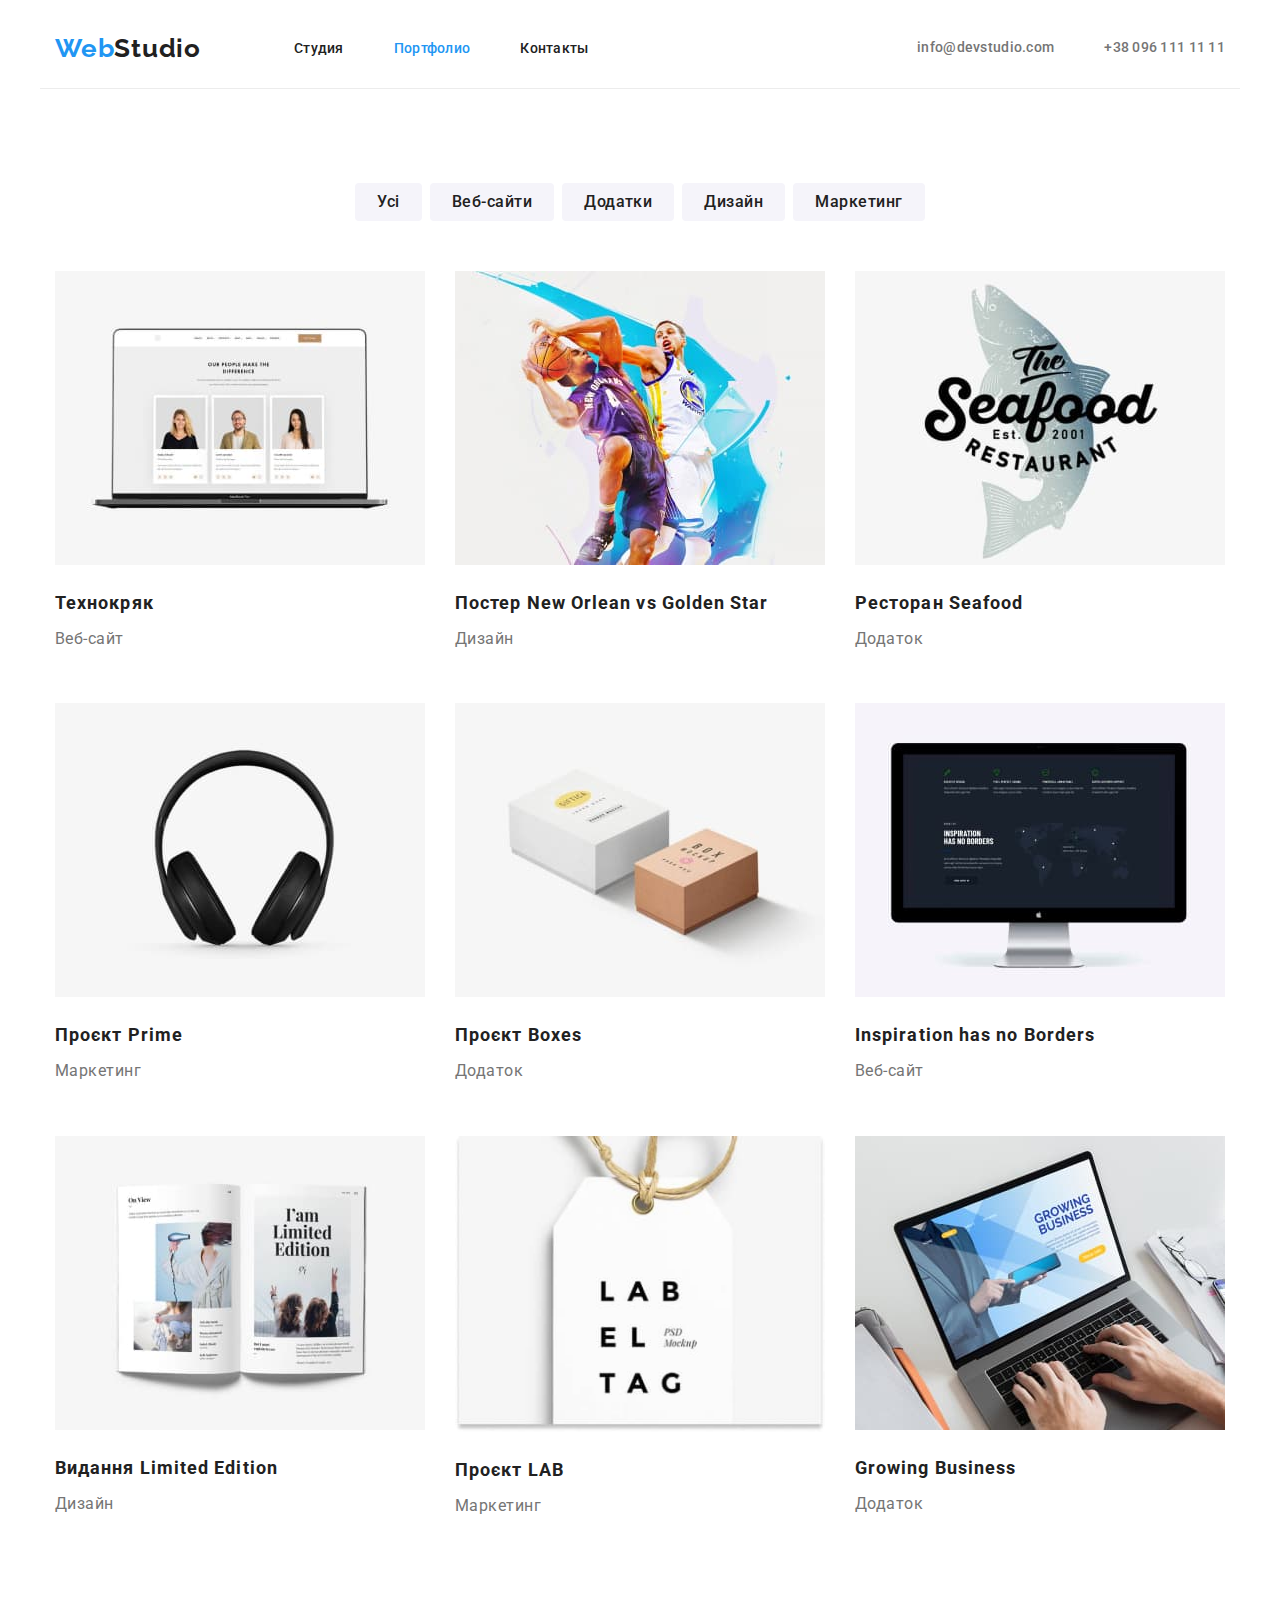
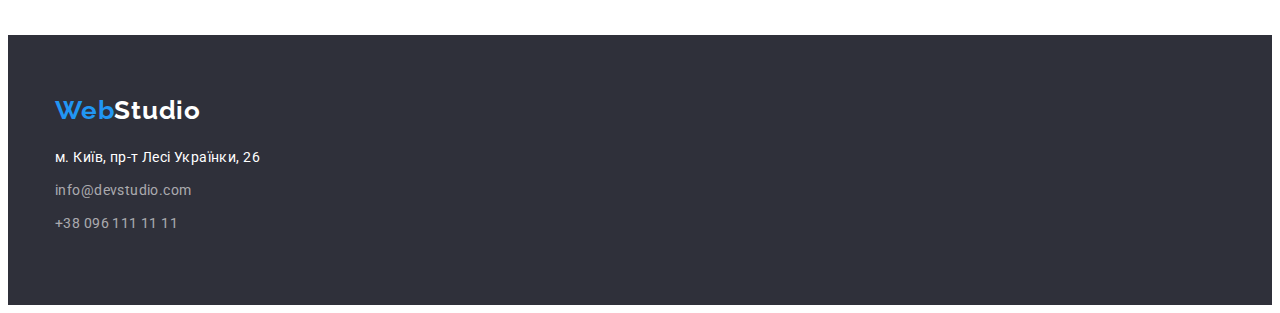
==== portfolio.html @ 56b4052c "cloned all from hw-03" ====
<!DOCTYPE html>
<html lang="en">
  <head>
    <meta charset="UTF-8" />
    <meta name="viewport" content="width=\, initial-scale=1.0" />
    <title>Document</title>
    <link
      href="https://fonts.googleapis.com/css2?family=Raleway:wght@700&family=Roboto:wght@400;500;700;900&display=swap"
      rel="stylesheet"
    />
    <link
      rel="stylesheet"
      href="https://cdnjs.cloudflare.com/ajax/libs/modern-normalize/2.0.0/modern-normalize.min.css"
      integrity="sha512-4xo8blKMVCiXpTaLzQSLSw3KFOVPWhm/TRtuPVc4WG6kUgjH6J03IBuG7JZPkcWMxJ5huwaBpOpnwYElP/m6wg=="
      crossorigin="anonymous"
      referrerpolicy="no-referrer"
    />
    <link rel="stylesheet" href="./css/styles.css" />
  </head>
  <body>
      <header class="container header">
        <!-- site nav -->
        <nav class="main-nav">
          <a class="logo link" href=""
            >Web<span class="header-logo">Studio</span></a
          >
          <ul class="site-nav list">
            <li class="site-nav-item">
              <a href="./index.html" class="site-nav-link link">Студия</a>
            </li>
            <li class="site-nav-item">
              <a href="./portfolio.html" class="site-nav-link link current"
                >Портфолио</a
              >
            </li>
            <li class="site-nav-item">
              <a href="#" class="site-nav-link link">Контакты</a>
            </li>
          </ul>
        </nav>
        <!-- auth nav -->
        <ul class="auth-nav list">
          <li class="auth-nav-item">
            <a href="mailto:info@devstudio.com" class="auth-nav-link link"
              >info@devstudio.com</a
            >
          </li>
          <li class="auth-nav-item">
            <a href="tel:380961111111" class="auth-nav-link link"
              >+38 096 111 11 11</a
            >
          </li>
        </ul>
      </header>

   

    <!-- site nav -->

    <main>
      <div class="container">
        <section class="section ">
          <h1 hidden>Portfolio</h1>
          <ul class="portfolio-nav list">
            <li>
              <button type="button" class="portfolio-title-button">Усі</button>
            </li>
            <li>
              <button type="button" class="portfolio-title-button">
                Веб-сайти
              </button>
            </li>
            <li>
              <button type="button" class="portfolio-title-button">
                Додатки
              </button>
            </li>
            <li>
              <button type="button" class="portfolio-title-button">
                Дизайн
              </button>
            </li>
            <li>
              <button type="button" class="portfolio-title-button">
                Маркетинг
              </button>
            </li>
          </ul>

          <ul class="portfolio-list list">
            <li class="portfolio-item item">
              <img
                src="./images/imgteh.jpg"
                alt="Веб-сайт Технокряк"
                width="370"
              />
              <div class="portfolio-card">
                <h2 class="portfolio-title">Технокряк</h2>
                <p class="portfolio-description">Веб-сайт</p>
              </div>
            </li>
            <li class="portfolio-item item">
              <img
                src="./images/imgpos.jpg"
                alt="Дизайн Постера New Orlean vs Golden Star"
                width="370"
              />
              <div class="portfolio-card">
                <h2 class="portfolio-title">
                  Постер New Orlean vs Golden Star
                </h2>
                <p class="portfolio-description">Дизайн</p>
              </div>
            </li>
            <li class="portfolio-item item">
              <img
                src="./images/imgrest.jpg"
                alt="Додаток ресторана Seafood"
                width="370"
              />
              <div class="portfolio-card">
                <h2 class="portfolio-title">Ресторан Seafood</h2>
                <p class="portfolio-description">Додаток</p>
              </div>
            </li>
            <li class="portfolio-item item">
              <img
                src="./images/imgearph.jpg"
                alt="Маркетинг проєкта Prime"
                width="370"
              />
              <div class="portfolio-card">
                <h2 class="portfolio-title">Проєкт Prime</h2>
                <p class="portfolio-description">Маркетинг</p>
              </div>
            </li>
            <li class="portfolio-item item">
              <img
                src="./images/imgbox.jpg"
                alt="Додаток проєкта Boxes"
                width="370"
              />
              <div class="portfolio-card">
                <h2 class="portfolio-title">Проєкт Boxes</h2>
                <p class="portfolio-description">Додаток</p>
              </div>
            </li>
            <li class="portfolio-item item">
              <img
                src="./images/imgcomp.jpg"
                alt="Веб-сайт Inspiration has no Borders"
                width="370"
              />
              <div class="portfolio-card">
                <h2 class="portfolio-title">Inspiration has no Borders</h2>
                <p class="portfolio-description">Веб-сайт</p>
              </div>
            </li>
            <li class="portfolio-item item">
              <img
                src="./images/imgbook.jpg"
                alt="Дизайн видання Limited Edition"
                width="370"
              />
              <div class="portfolio-card">
                <h2 class="portfolio-title">Видання Limited Edition</h2>
                <p class="portfolio-description">Дизайн</p>
              </div>
            </li>
            <li class="portfolio-item item">
              <img
                src="./images/imglab.jpg"
                alt="Маркетинг проєкта LAB"
                width="370"
              />
              <div class="portfolio-card">
                <h2 class="portfolio-title">Проєкт LAB</h2>
                <p class="portfolio-description">Маркетинг</p>
              </div>
            </li>
            <li class="portfolio-item item">
              <img
                src="./images/imglaptop.jpg"
                alt="Додаток Growing Business"
                width="370"
              />
              <div class="portfolio-card">
                <h2 class="portfolio-title">Growing Business</h2>
                <p class="portfolio-description">Додаток</p>
              </div>
            </li>
          </ul>
        </section>
      </div>
    </main>
    <footer class="footer">
      <div class="container">
        <a href="#" class="link logo"
          >Web<span class="footer-logo">Studio</span></a
        >
        <address class="adress">
          <a href="https://maps.app.goo.gl/gnhoGFUmJj2kAUH79" class="link"
            >м. Київ, пр-т Лесі Українки, 26</a
          >
        </address>
        <ul class="footer-list list">
          <li>
            <a href="mailto:info@devstudio.com" class="contact link"
              >info@devstudio.com</a
            >
          </li>
          <li>
            <a href="tel:380961111111" class="contact link"
              >+38 096 111 11 11</a
            >
          </li>
        </ul>
      </div>
    </footer>
  </body>
</html>
---- css/styles.css ----
/* цвет основного текста  */  
   /* #757575  */
/* цвет вторичного текста  */
/* #212121; */
/* акцент  */ 
/* #2196F3  */
/* цвет адресса футтера */
/* rgba( 0, 0, 0, 0.6 ) */
:root {
    --main-color: #757575;
    --accent-color: #2196F3;
    --secondary-color: #212121;
    --adress-footer-color: rgba( 255, 255, 255, 0.6 ); 
    --main-white-color: #FFFFFF;
}
html {
    box-sizing: border-box;
}

* ,
*::after,
*::before {
    box-sizing: border-box;
}

h1 ,h2, h3, h4, h5, p, ul {
margin-top: 0px;
margin-bottom: 0px;
}
.list {
    list-style: none;
    padding: 0px;

}
.link {
    text-decoration: none;
    font-style: normal;
}
body {
    background-color:#FFFFFF;
    
    font-family: Roboto,sans-serif ;
    font-size: 14px;
    font-weight: 400;
    line-height: 1.7;
    letter-spacing: 0.42px;
    }
   nav {
    font-size: 14px;
    font-weight: 500;
    line-height: 1.7;
    letter-spacing: 0.28px;
   }
   .header{
    display: flex;
    align-items: center;
    width: 1600px;
    border-bottom: 1px solid #ECECEC;
   }
   
    /* container */
    .container {
        margin-left: auto;
        margin-right: auto;
        width: 1200px;
        padding-left: 15px;
        padding-right: 15px;
    }
/* SECTION */
.section {
    padding-top: 94px;
    padding-bottom: 94px;
}

.logo{
    color: var(--secondary-color);

    font-family: Raleway, sans-serif;
    font-size: 26px;
    font-weight: 700;
    line-height: normal;
    letter-spacing: 0.78px;

}
img{
    display: block;
}

/* site nav */
.main-nav{
    display: flex;

    align-items: center;

}

.site-nav{
    display: flex;
    margin-left: 93px;
    
    letter-spacing: 0.28px;
    font-size: 14px;
    font-style: normal;
    font-weight: 500;
    line-height: normal;
}
.site-nav >.site-nav-item{
    margin-right: 50px;
}
.site-nav .site-nav-item:last-child{
    margin-right: 0;
}
.site-nav-link{
    display: block;
    color: var(--secondary-color);

    padding-top: 32px;
    padding-bottom: 32px;
}
.site-nav-link:hover,
.site-nav-link:focus {
 color: var(--accent-color);
}

.current {
    color: var(--accent-color);
}
/* auth-nav */
.auth-nav{
    display: flex;
    margin-left: auto;
    gap: 50px;
}

.auth-nav .auth-nav-link:hover, 
.auth-nav .auth-nav-link:focus {
color: var(--accent-color);
}
.auth-nav-link {
    color: var(--main-color);

     letter-spacing: 0.28px;
    font-size: 14px;
    font-style: normal;
    font-weight: 500;
    line-height: normal;

    padding-top: 32px;
    padding-bottom: 32px;
}
/* hero */
.hero-title{
    display: inline-block;

    color: #FFFFFF;

    text-align: center;
    font-family: Roboto;
    font-size: 44px;
    font-weight: 900;
    line-height: 1.36;
    letter-spacing: 2.64px; 

    
    margin-bottom: 30px;


}
.hero{
    background-color: #2F303A;
    text-align: center;
    padding: 200px  0px;
}

/* Особенности */
.features {
    font-size: 14px;
    font-style: normal;
    font-weight: 700;
    line-height: normal;
    letter-spacing: 0.42px;
}

.features-list{
    display: flex;
    gap: 30px;
}

.features-item{
    width: 270px;
}

.features .features-title{
    color: var(--secondary-color);

    font-size: 14px;
    font-style: normal;
    font-weight: 700;
    line-height: normal;
    letter-spacing: 0.42px;
}
.features-description{
    color: var(--main-color);

    font-size: 14px;
    font-weight: 400;
    line-height: 1.7;
    letter-spacing: 0.42px;

    margin-top: 10px;

}

/* Work */
.work-list{
    display: flex;
    gap: 30px;
}



/* наша команада */
.section .section-title {
    color: var(--secondary-color);

    text-align: center;
    font-size: 36px;
    font-weight: 700;
    line-height: normal;
    letter-spacing: 1.08px;

    margin-bottom: 50px;
}

.team-title-name{
    color: var(--secondary-color);
    
    font-size: 16px;
    font-weight: 500;
    line-height: normal;
    letter-spacing: 0.48px;

    margin-bottom: 10px;
}
.team-title-descrirtion{
    color: var(--main-color);

    font-size: 16px;
    font-style: normal;
    font-weight: 400;
    line-height: normal;
    letter-spacing: 0.48px;
}
.work{
    padding-top: 0px;
}
.team{
    background-color: #F5F4FA ;
    width: calc(100% - 90px / 4);
}
.team-item{
    background-color: var(--main-white-color);
}

.team-list{
    display: flex;
    gap: 30px;
}

.team-card{
    pad: 30px 0;
    text-align: center;
}
/* footer */
.footer{
    padding: 60px 0;
}

.footer-list{
    margin-bottom: 9px;
    display: flex;
    flex-direction: column;
    gap: 9px;
}

.adress{
    margin-bottom: 9px;
    margin-top: 20px;
}
.adress .link{
    color: #FFFFFF;
}
.footer .contact{
    color: var(--adress-footer-color)
} 
.footer{
    background-color: #2F303A
}
.footer .footer-logo{
color: #FFFFFF;

}
.footer .footer-accent{
    color: #2196F3;
}
/* button */
.button{
    display: block;


    color: #212121;
    background-color: #FFFFFF;

    text-align: center;
    font-size: 16px;
    font-weight: 700;
    line-height: 1.9;
    letter-spacing: 0.96px;
    
    border-radius: 4px ;
    padding: 10px 32px;

    margin: 0 auto;
    min-width: 216px;
    height: 50px;

    cursor: pointer;
}
.hero-button{
   display: block;
    color: #FFFFFF;
    background-color: #2196F3;
    border: 0;
    
    text-align: center;
    font-size: 16px;
    font-weight: 700;
    line-height: 1.9;
    letter-spacing: 0.96px;
    
    border-radius: 4px ;
    padding: 10px 32px;

    margin: 0 auto;
    min-width: 216px;
    height: 50px;

    cursor: pointer;
}

/* logo */
.logo {
   color: var(--accent-color);
}
.header-logo {
    color: var(--secondary-color);
}
.footer-logo {
    color: #FFFFFF;
}

/* Portfolio page */
.portfolio-nav{
    display: flex;
    justify-content: center ;
    gap: 8px;
}



.portfolio-list {
    display: flex;
    flex-wrap: wrap;
    margin-top: 50px;
    gap: 30px;

}
 

.portfolio-title{
    font-size: 18px;
    font-style: normal;
    font-weight: 700;
    line-height: 2;
    letter-spacing: 1.08px;
}
.portfolio-description{
    color: var(--main-color);

    font-size: 16px;
    font-style: normal;
    font-weight: 400;
    line-height: 1.8;
    letter-spacing: 0.48px;
}

.portfolio-title-button {
    color: var(--secondary-color);
    background: #F5F4FA;
    border-radius: 4px ;
    border: 0px; 
    cursor: pointer;

    text-align: center;
    font-family: Roboto;
    font-size: 16px;
    font-style: normal;
    font-weight: 500;
    line-height: 1.6;
    letter-spacing: 0.48px;

    display: block;

    padding: 6px 22px;


}
.portfolio-title-button:hover ,
.portfolio-title-button:focus {
    color: var(--main-white-color);
    background: var(--accent-color)
}
.portfolio-title {
    color: var(--secondary-color);

    font-size: 18px;
    font-style: normal;
    font-weight: 700;
    line-height: 2;
    letter-spacing: 1.08px;
    
}
.portfolio-description {
    color: var(--main-color);

    font-size: 16px;
    font-style: normal;
    font-weight: 400;
    line-height: 1.8;
    letter-spacing: 0.48px;

    margin-top: 4px;
}
.portfolio-card{
    margin: 20px 0;
}
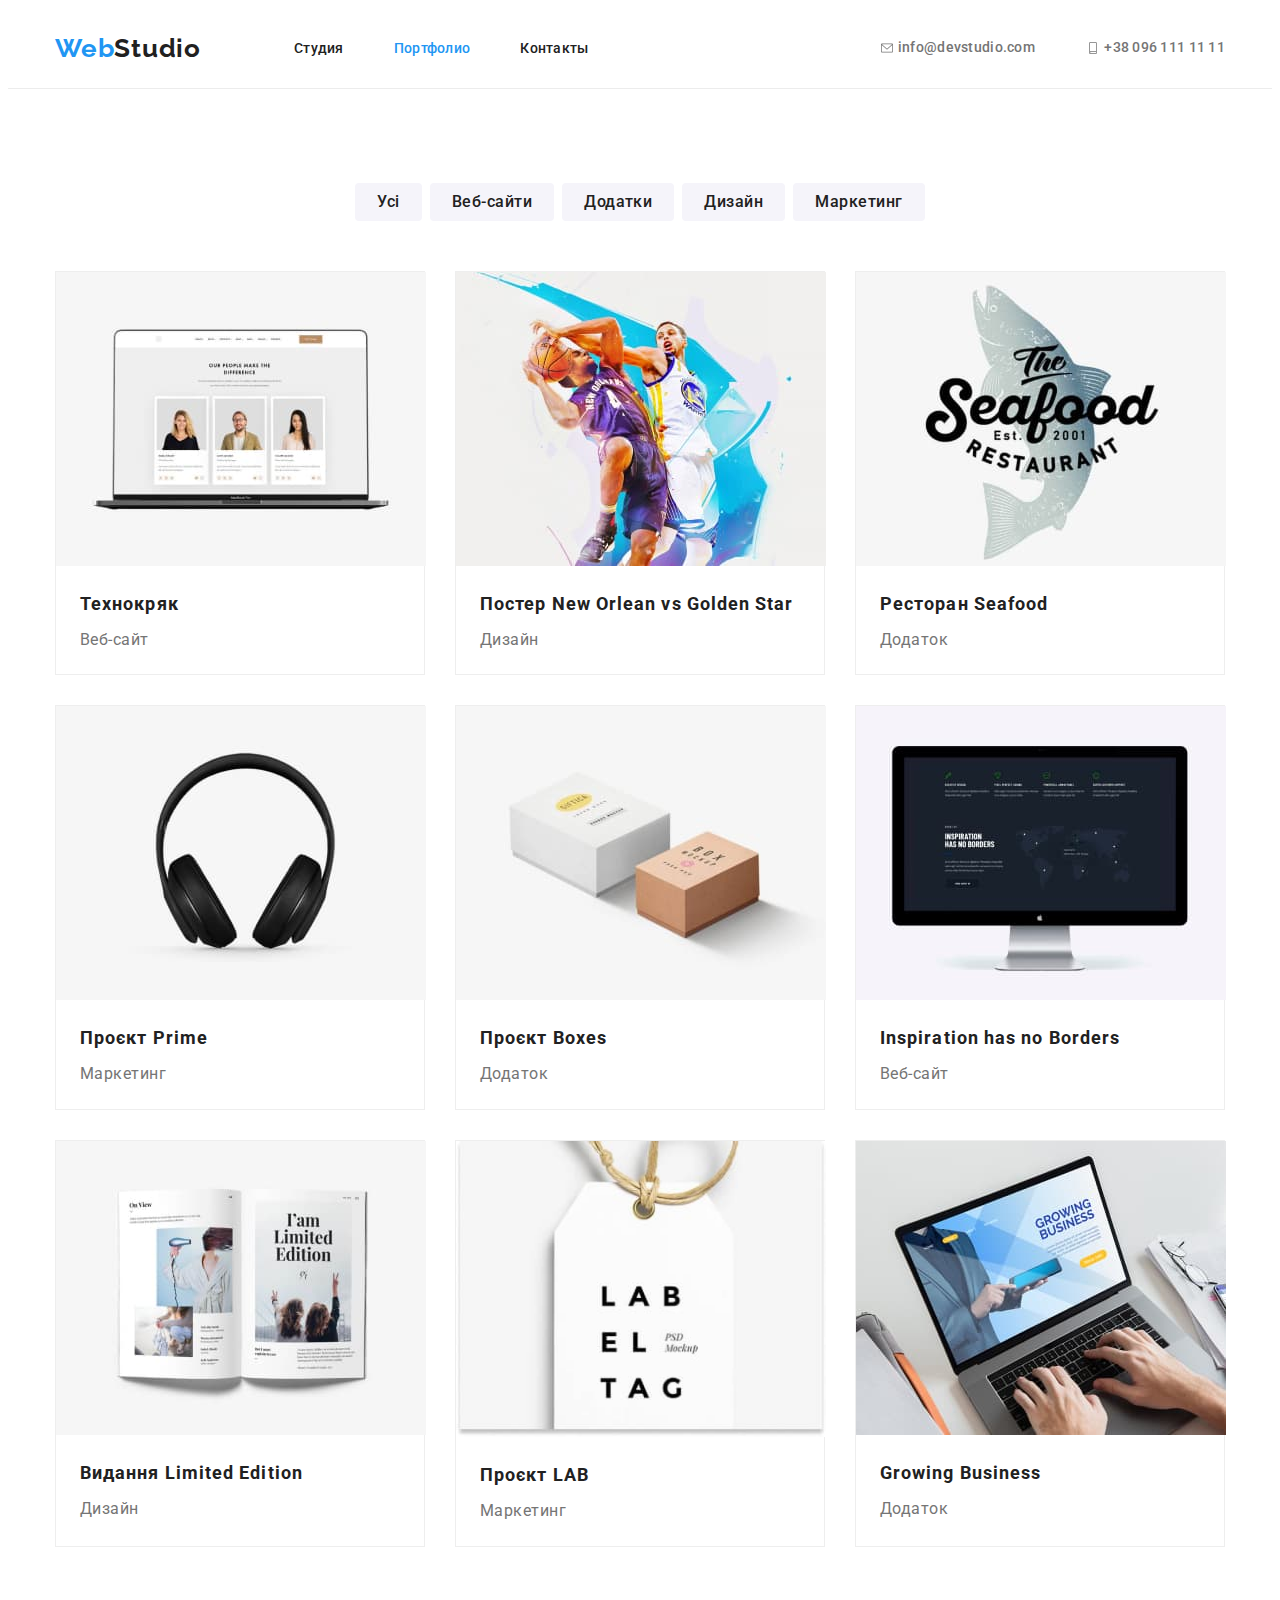
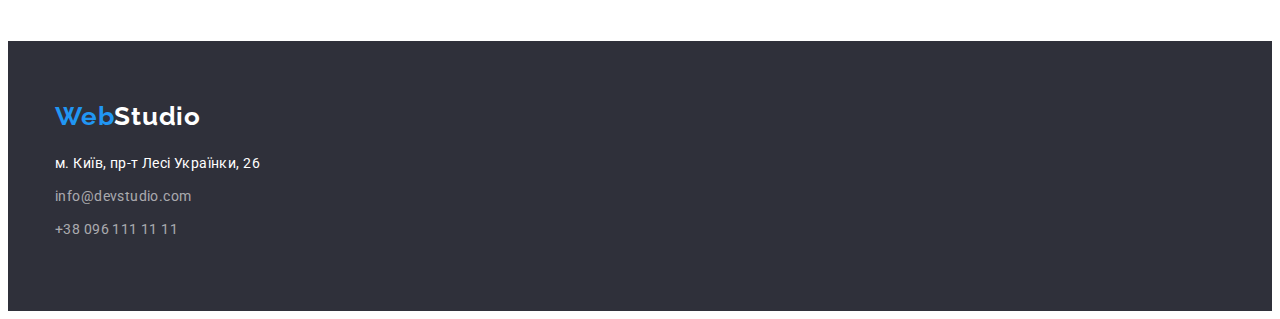
==== commit a7857817: "hw-04 without footer" ====
--- a/portfolio.html
+++ b/portfolio.html
@@ -18,7 +18,9 @@
     <link rel="stylesheet" href="./css/styles.css" />
   </head>
   <body>
-      <header class="container header">
+    
+      <header class="header ">
+        <div class=" header-container container" >
         <!-- site nav -->
         <nav class="main-nav">
           <a class="logo link" href=""
@@ -40,26 +42,32 @@
         </nav>
         <!-- auth nav -->
         <ul class="auth-nav list">
-          <li class="auth-nav-item">
-            <a href="mailto:info@devstudio.com" class="auth-nav-link link"
-              >info@devstudio.com</a
-            >
-          </li>
-          <li class="auth-nav-item">
-            <a href="tel:380961111111" class="auth-nav-link link"
-              >+38 096 111 11 11</a
-            >
-          </li>
-        </ul>
+        <li class="auth-nav-item">
+          <a href="mailto:info@devstudio.com" class="auth-nav-link link">
+            <svg class="header-icon">
+              <use href="./images/icons.svg#icon-post-icon"></use>
+            </svg>
+            info@devstudio.com</a
+          >
+        </li>
+        <li class="auth-nav-item">
+          <a href="tel:380961111111" class="auth-nav-link link">
+            <svg class="header-icon">
+              <use href="./images/icons.svg#icon-smartphonephone-icon"></use>
+            </svg>
+            +38 096 111 11 11</a
+          >
+        </li>
+      </ul>
+        </div>
       </header>
-
    
 
     <!-- site nav -->
 
     <main>
       <div class="container">
-        <section class="section ">
+        <section class="section">
           <h1 hidden>Portfolio</h1>
           <ul class="portfolio-nav list">
             <li>
--- a/css/styles.css
+++ b/css/styles.css
@@ -51,10 +51,15 @@
     line-height: 1.7;
     letter-spacing: 0.28px;
    }
-   .header{
+   .header-container{
     display: flex;
     align-items: center;
     width: 1600px;
+    
+   }
+   .header{
+    margin: 0 auto;
+    max-width: 1600px;
     border-bottom: 1px solid #ECECEC;
    }
    
@@ -89,7 +94,6 @@
 /* site nav */
 .main-nav{
     display: flex;
-
     align-items: center;
 
 }
@@ -131,10 +135,17 @@
     margin-left: auto;
     gap: 50px;
 }
-
-.auth-nav .auth-nav-link:hover, 
-.auth-nav .auth-nav-link:focus {
+.header-icon{
+    width: 16px;
+    height: 12px;
+    fill: currentColor;
+    vertical-align: middle;
+}
+
+.auth-nav-link:hover, 
+.auth-nav-link:focus {
 color: var(--accent-color);
+outline: none;
 }
 .auth-nav-link {
     color: var(--main-color);
@@ -148,6 +159,7 @@
     padding-top: 32px;
     padding-bottom: 32px;
 }
+
 /* hero */
 .hero-title{
     display: inline-block;
@@ -167,9 +179,19 @@
 
 }
 .hero{
-    background-color: #2F303A;
     text-align: center;
     padding: 200px  0px;
+    background-color: rgba(47, 48, 58, 0.40);
+}
+.overlay{
+    max-width: 1600px;
+    height: 600px;
+    background-image: linear-gradient( to right, rgba(47, 48, 58, 0.40) ,rgba(47, 48, 58, 0)) ,
+    url(../images/Imghero.jpg);
+    margin-left: auto;
+    margin-right: auto;
+
+
 }
 
 /* Особенности */
@@ -188,7 +210,23 @@
 
 .features-item{
     width: 270px;
-}
+    margin-left: 0;
+    margin-right: 0;
+}
+.features-icon-box{
+display: flex;
+justify-content: center;
+align-items: center;
+
+background-color: #F5F4FA;
+height: 120px;
+margin-bottom: 30px;
+}
+.features-icon{
+    width: 70px;
+    height: 70px;
+}
+
 
 .features .features-title{
     color: var(--secondary-color);
@@ -260,6 +298,8 @@
 }
 .team-item{
     background-color: var(--main-white-color);
+    border-radius: 0px 0px 4px 4px;
+    box-shadow: 0px 2px 1px 0px rgba(0, 0, 0, 0.20), 0px 1px 1px 0px rgba(0, 0, 0, 0.14), 0px 1px 3px 0px rgba(0, 0, 0, 0.12);
 }
 
 .team-list{
@@ -268,14 +308,61 @@
 }
 
 .team-card{
-    pad: 30px 0;
-    text-align: center;
-}
+    padding: 30px 0;
+    text-align: center;
+}
+
+.network-list {
+    display: flex;
+    gap: 10px;
+    justify-content: center;
+    align-items: center;
+    margin-top: 16px;
+}
+
+.network-icon-box{
+    display:flex ;
+    justify-content: center;
+    align-items: center;
+    color: #AFB1B8;
+    width: 40px;
+    height: 40px;
+    border-radius: 50%;
+}
+.network-icon-box:hover,
+.network-icon-box:focus{
+    background-color: var(--accent-color);
+    color: var(--main-white-color);
+    outline: none;
+}
+
+.network-icons{
+    width: 20px;
+    height: 20px; 
+    fill: currentColor;   
+}
+
 /* footer */
 .footer{
+    max-width: 1600px;
+    margin-left: auto;
+    margin-right: auto;
     padding: 60px 0;
-}
-
+    background-color: #2F303A
+}
+.footer-container{
+    display: flex;
+}
+.footer-nav{
+    margin-right: 70px;
+}
+.footer-network > h2{
+    color: var(--main-white-color);
+    font-size: 14px;
+    font-weight: 700;
+    line-height: normal;
+    text-transform: uppercase;
+}
 .footer-list{
     margin-bottom: 9px;
     display: flex;
@@ -293,15 +380,30 @@
 .footer .contact{
     color: var(--adress-footer-color)
 } 
-.footer{
-    background-color: #2F303A
-}
 .footer .footer-logo{
 color: #FFFFFF;
 
 }
 .footer .footer-accent{
     color: #2196F3;
+}
+.footer-network-list{
+display: flex;
+margin-top: 20px;
+margin-right: auto;
+}
+.footer-icon-box{
+    display: flex;
+    justify-content: center;
+    align-items: center;
+    width: 44px;
+    height: 44px;
+    border-radius: 50%;
+}
+.footer-icons{
+width: 20px;
+height: 20px;
+fill: rgba(255, 255, 255, 0.10);
 }
 /* button */
 .button{
@@ -373,9 +475,16 @@
     flex-wrap: wrap;
     margin-top: 50px;
     gap: 30px;
-
-}
- 
+}
+.portfolio-item{
+    border: 1px solid #EEE;
+    width: 370px;
+}
+
+.portfolio-item:hover{
+    box-shadow: 1px 4px 6px 0px rgba(0, 0, 0, 0.16), 0px 4px 4px 0px rgba(0, 0, 0, 0.06), 0px 1px 1px 0px rgba(0, 0, 0, 0.12);
+}
+
 
 .portfolio-title{
     font-size: 18px;
@@ -418,7 +527,8 @@
 .portfolio-title-button:hover ,
 .portfolio-title-button:focus {
     color: var(--main-white-color);
-    background: var(--accent-color)
+    background: var(--accent-color);
+    box-shadow: 0px 2px 2px 0px rgba(0, 0, 0, 0.12), 0px 1px 2px 0px rgba(0, 0, 0, 0.08), 0px 3px 1px 0px rgba(0, 0, 0, 0.10);
 }
 .portfolio-title {
     color: var(--secondary-color);
@@ -442,5 +552,5 @@
     margin-top: 4px;
 }
 .portfolio-card{
-    margin: 20px 0;
+    padding: 20px 24px;
 }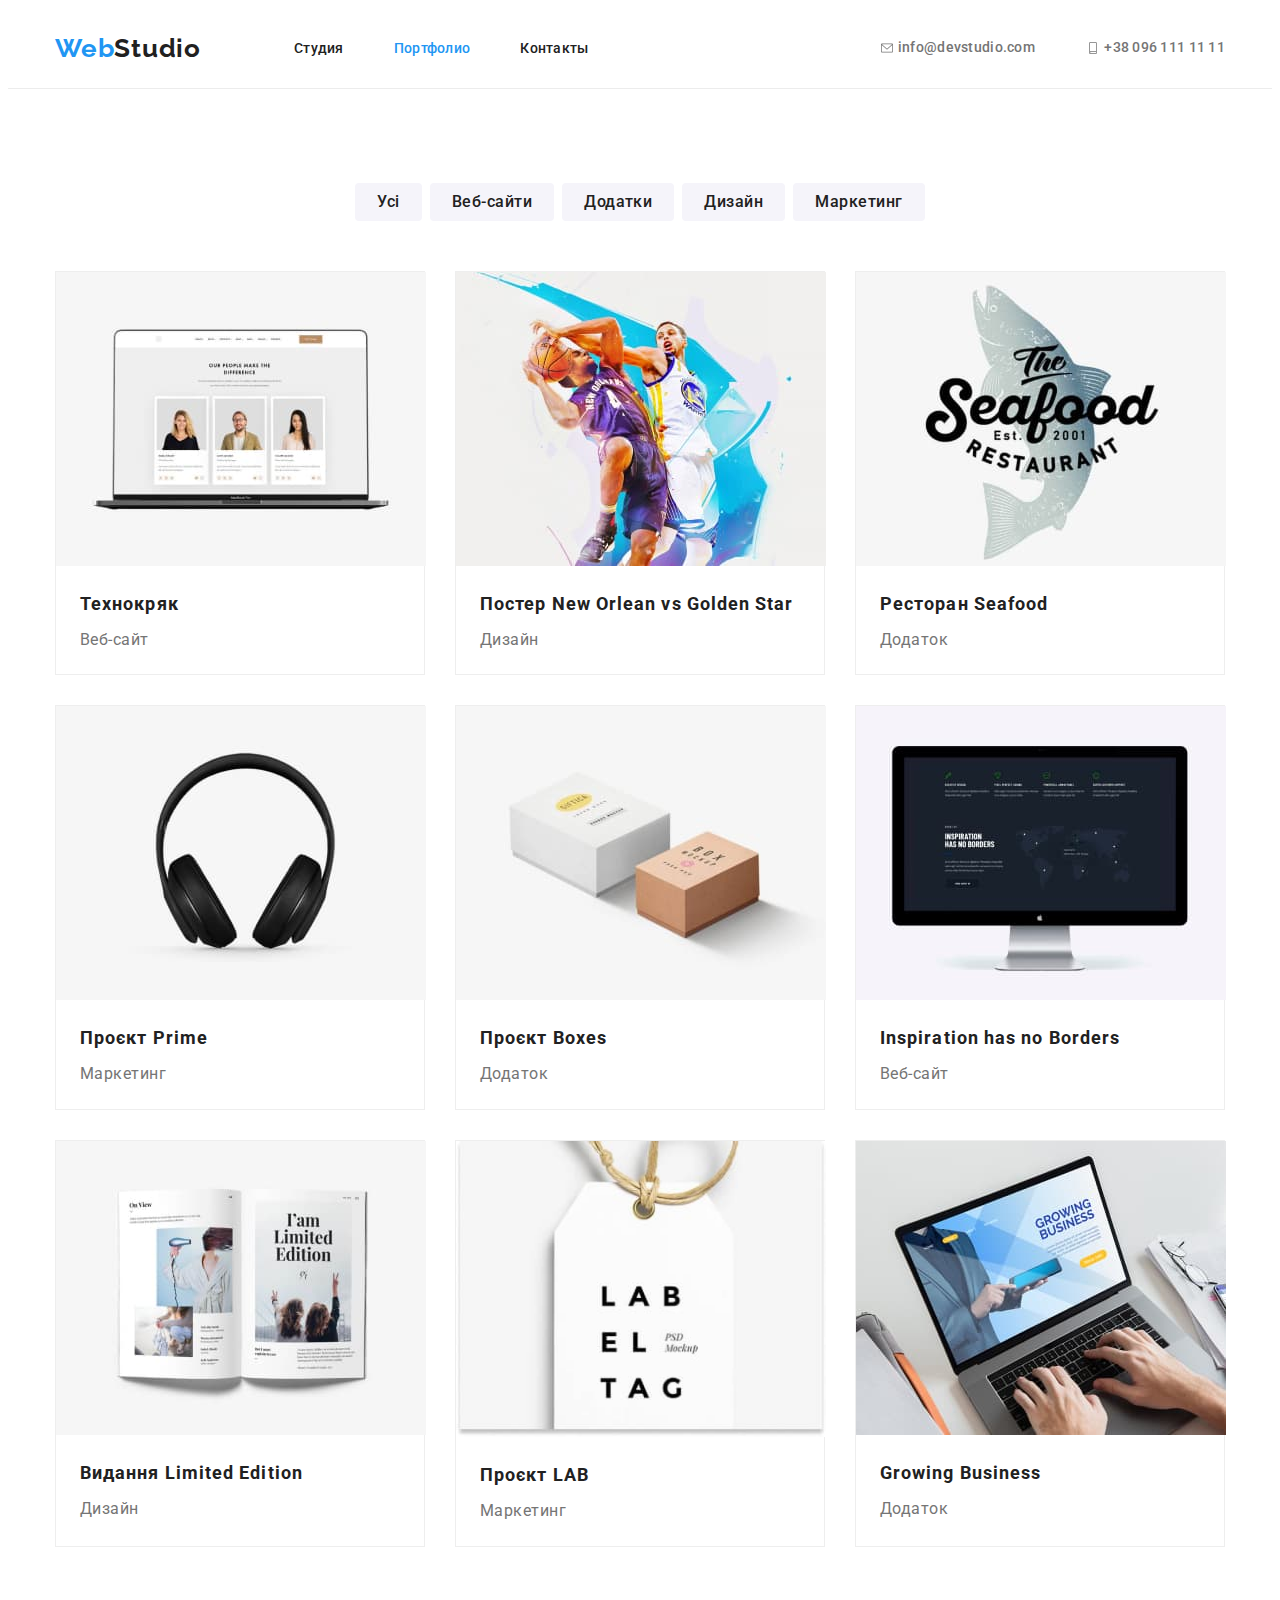
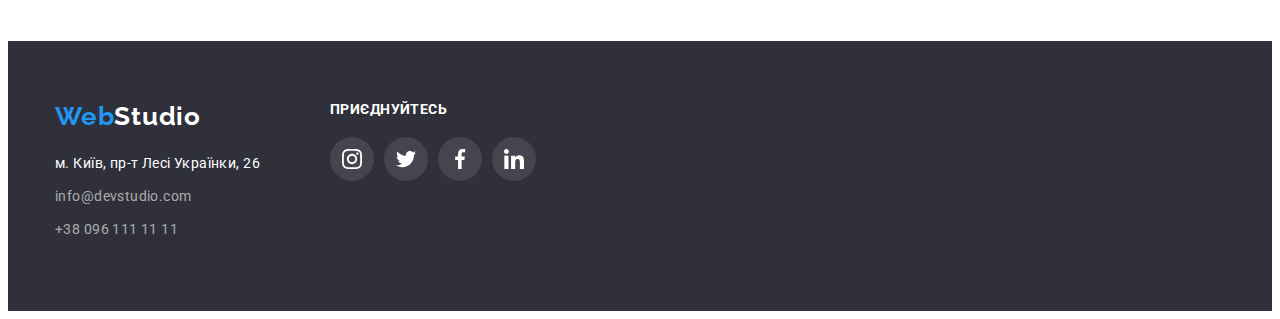
==== commit 983e61ce: "finish hw-04" ====
--- a/portfolio.html
+++ b/portfolio.html
@@ -202,27 +202,62 @@
       </div>
     </main>
     <footer class="footer">
-      <div class="container">
-        <a href="#" class="link logo"
-          >Web<span class="footer-logo">Studio</span></a
-        >
-        <address class="adress">
-          <a href="https://maps.app.goo.gl/gnhoGFUmJj2kAUH79" class="link"
-            >м. Київ, пр-т Лесі Українки, 26</a
-          >
-        </address>
-        <ul class="footer-list list">
-          <li>
-            <a href="mailto:info@devstudio.com" class="contact link"
-              >info@devstudio.com</a
+      <div class="footer-container container">
+        <div class="footer-nav">
+          <a href="#" class="link logo"
+            >Web<span class="footer-logo">Studio</span></a
+          >
+          <address class="adress">
+            <a href="https://maps.app.goo.gl/gnhoGFUmJj2kAUH79" class="link"
+              >м. Київ, пр-т Лесі Українки, 26</a
             >
-          </li>
-          <li>
-            <a href="tel:380961111111" class="contact link"
-              >+38 096 111 11 11</a
-            >
-          </li>
-        </ul>
+          </address>
+          <ul class="footer-list list">
+            <li>
+              <a href="mailto:info@devstudio.com" class="contact link"
+                >info@devstudio.com</a
+              >
+            </li>
+            <li>
+              <a href="tel:380961111111" class="contact link"
+                >+38 096 111 11 11</a
+              >
+            </li>
+          </ul>
+        </div>
+        <div class="footer-network">
+          <h2>приєднуйтесь</h2>
+          <ul class="footer-network-list list">
+            <li>
+              <a class="footer-icon-box" target="_blank" href="">
+                <svg class="footer-icons">
+                  <use href="./images/icons.svg#icon-instagram-2"></use>
+                </svg>
+              </a>
+            </li>
+            <li>
+              <a class="footer-icon-box" href="">
+                <svg class="footer-icons">
+                  <use href="./images/icons.svg#icon-twitter-1"></use>
+                </svg>
+              </a>
+            </li>
+            <li>
+              <a class="footer-icon-box" href="">
+                <svg class="footer-icons">
+                  <use href="./images/icons.svg#icon-facebook-1"></use>
+                </svg>
+              </a>
+            </li>
+            <li>
+              <a class="footer-icon-box" href="">
+                <svg class="footer-icons">
+                  <use href="./images/icons.svg#icon-linkedin-1"></use>
+                </svg>
+              </a>
+            </li>
+          </ul>
+        </div>
       </div>
     </footer>
   </body>
--- a/css/styles.css
+++ b/css/styles.css
@@ -325,8 +325,8 @@
     justify-content: center;
     align-items: center;
     color: #AFB1B8;
-    width: 40px;
-    height: 40px;
+    width: 44px;
+    height: 44px;
     border-radius: 50%;
 }
 .network-icon-box:hover,
@@ -340,6 +340,35 @@
     width: 20px;
     height: 20px; 
     fill: currentColor;   
+}
+/* CLIENTS */
+.clients-list{
+    display: flex;
+    flex-wrap: nowrap;
+    gap: 30px;
+}
+
+.clients-icon-box{
+    display: flex;
+    justify-content: center;
+    align-items: center;
+    width: 170px;
+    border-radius: 4px;
+    border: 1px solid #AFB1B8;
+    color: #AFB1B8 ;
+    
+    
+}
+.clients-icon-box:hover ,
+.clients-icon-box:focus{
+color: var(--accent-color);
+border-color: var(--accent-color);
+}
+.clients-icon{
+    margin: 16px 32px;
+    width: 106px;
+    height: 60px;
+    fill:currentColor;
 }
 
 /* footer */
@@ -391,6 +420,7 @@
 display: flex;
 margin-top: 20px;
 margin-right: auto;
+gap: 10px;
 }
 .footer-icon-box{
     display: flex;
@@ -399,11 +429,17 @@
     width: 44px;
     height: 44px;
     border-radius: 50%;
+    background-color: rgba(255, 255, 255, 0.10);
+    color: var(--main-white-color);
 }
 .footer-icons{
 width: 20px;
 height: 20px;
-fill: rgba(255, 255, 255, 0.10);
+fill: currentColor;
+}
+.footer-icon-box:hover ,
+.footer-icon-box:focus{
+    background-color: var(--accent-color);
 }
 /* button */
 .button{
